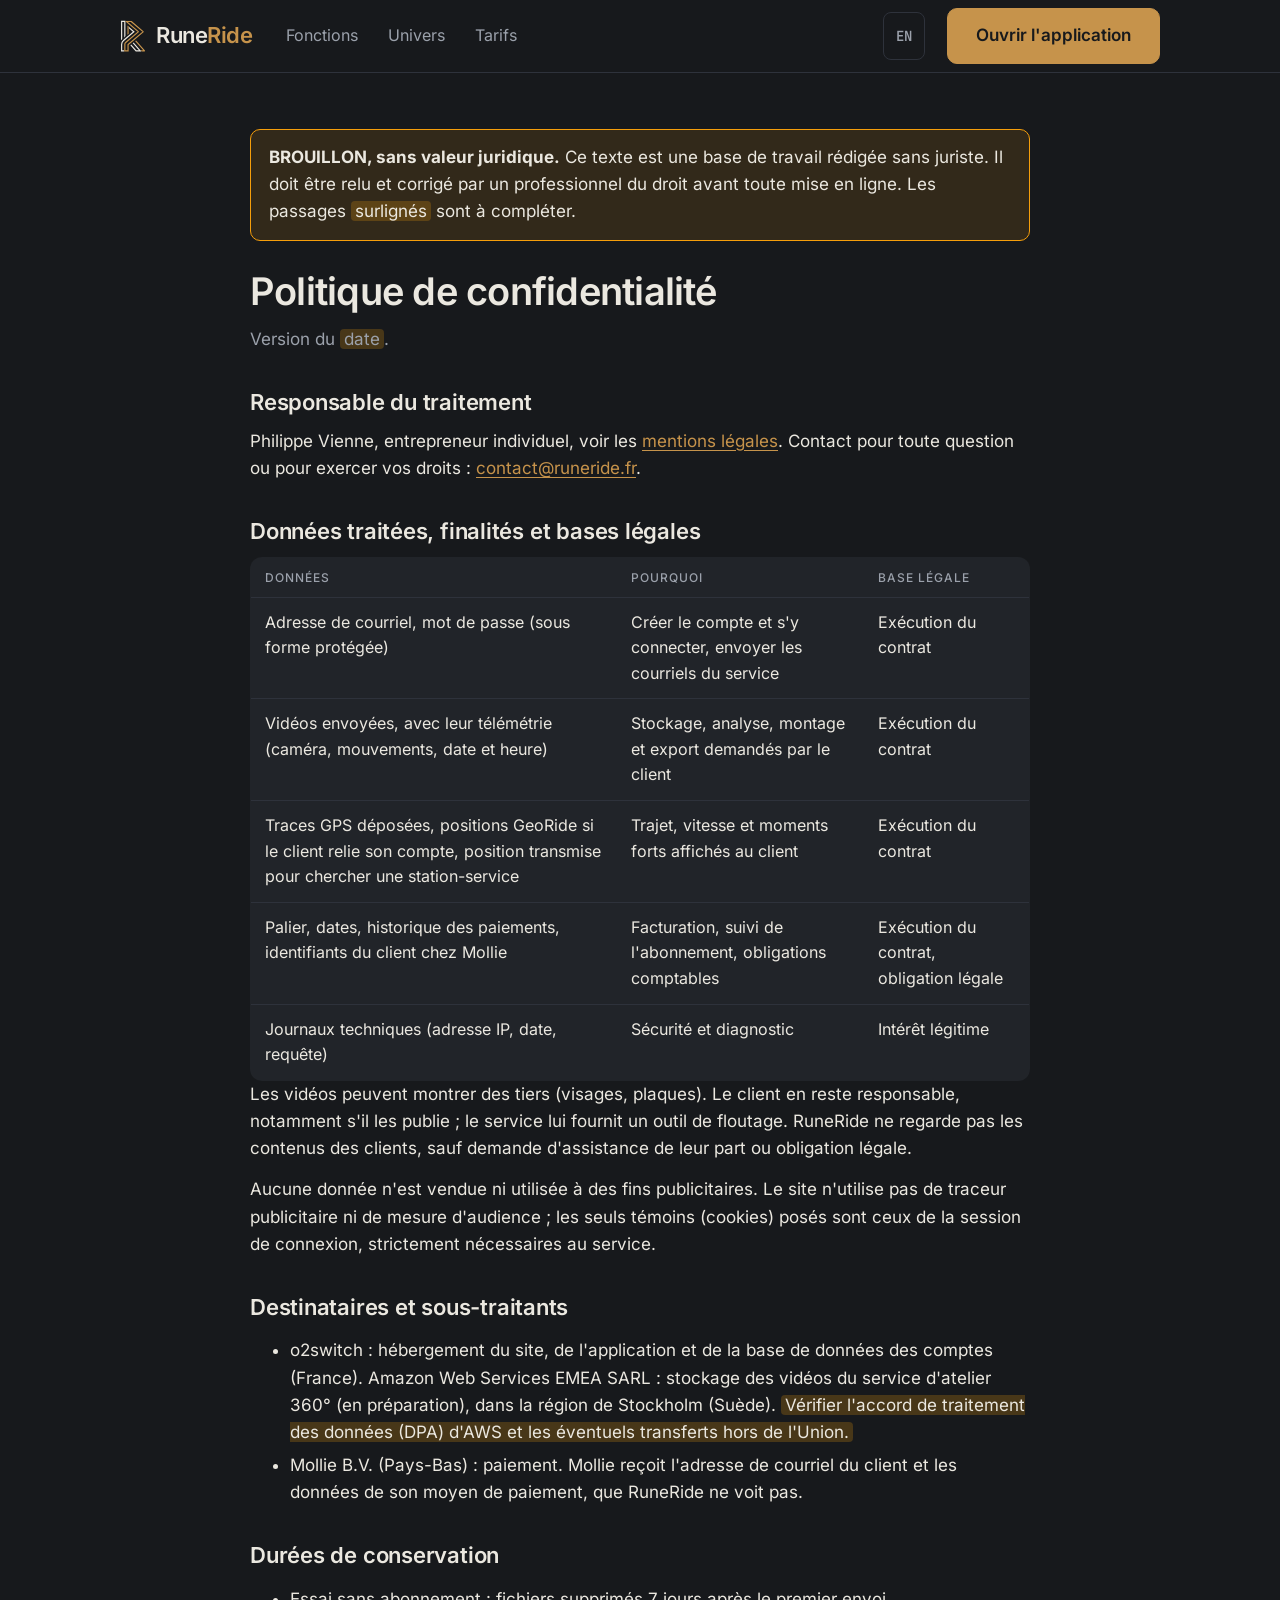
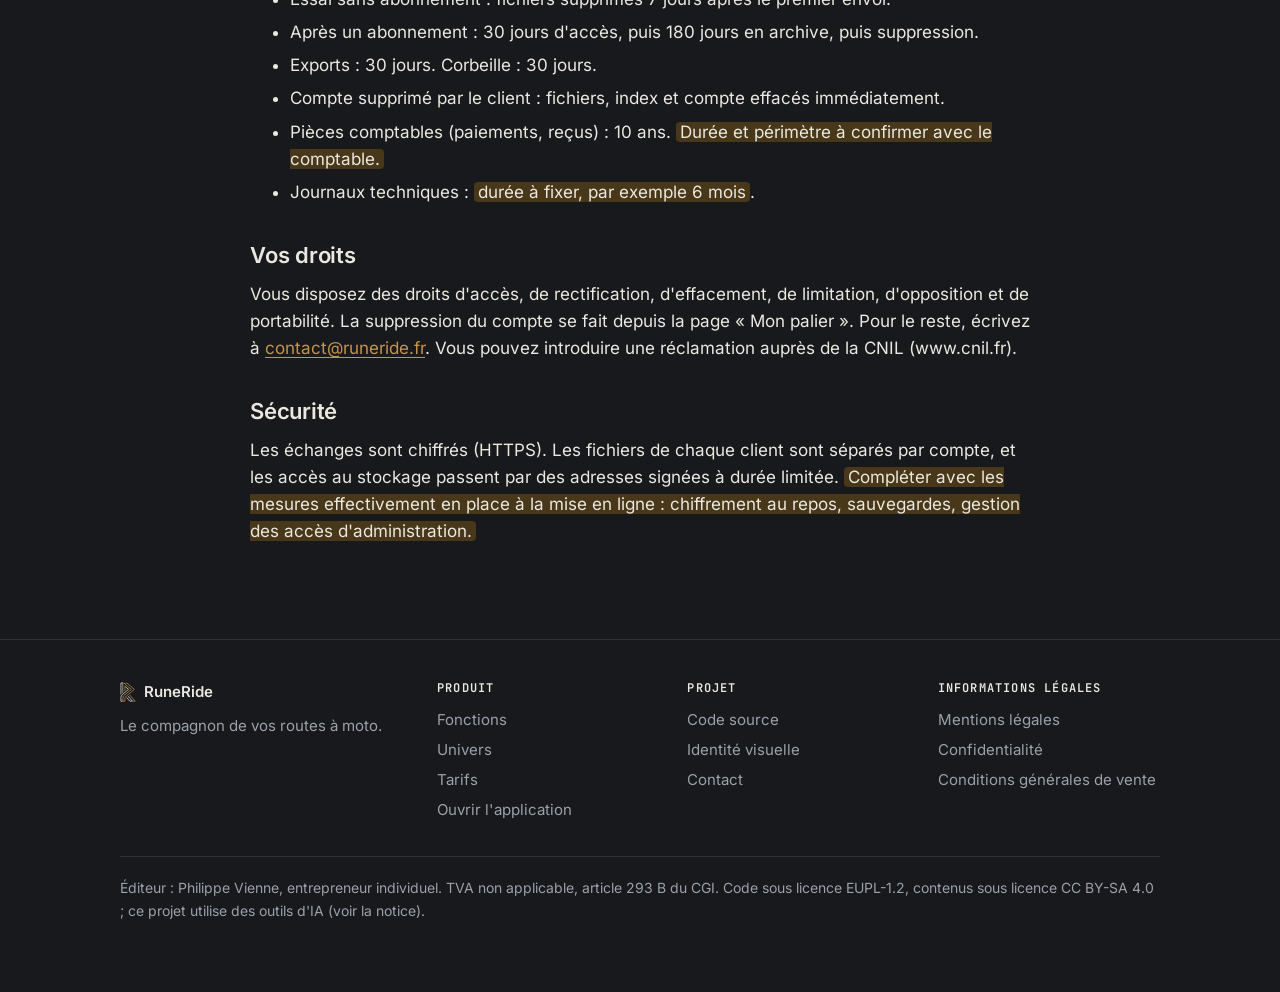
==== confidentialite/index.html @ 8f098b08 "Site vitrine bilingue de RuneRide : accueil, fonctions, univers, tarifs, documents légaux Site stati" ====
<!doctype html>
<html lang="fr">
<head>
<meta charset="utf-8">
<meta name="viewport" content="width=device-width, initial-scale=1">
<title>Politique de confidentialité — RuneRide</title>
<meta name="description" content="Politique de confidentialité de RuneRide : données traitées, sous-traitants, durées, droits.">
<meta name="robots" content="noindex">
<link rel="canonical" href="https://runeride.fr/confidentialite/">
<link rel="stylesheet" href="/assets/site.css">
<link rel="icon" href="/favicon.ico" sizes="48x48">
<link rel="apple-touch-icon" href="/assets/icons/apple-touch-icon.png">
<meta name="theme-color" content="#17191C">
<link rel="preload" href="/assets/fonts/inter-var.woff2" as="font" type="font/woff2" crossorigin>
<meta property="og:type" content="website">
<meta property="og:site_name" content="RuneRide">
<meta property="og:title" content="Politique de confidentialité — RuneRide">
<meta property="og:description" content="Politique de confidentialité de RuneRide : données traitées, sous-traitants, durées, droits.">
<meta property="og:url" content="https://runeride.fr/confidentialite/">
<meta property="og:image" content="https://runeride.fr/assets/og.png">
<meta property="og:locale" content="fr_FR">
<meta name="twitter:card" content="summary_large_image">
</head>
<body>
<a class="skip" href="#contenu">Aller au contenu</a>
<header class="top"><div class="wrap">
  <a class="brand" href="/"><img src="/assets/brand/monogram.svg" alt="" width="26" height="32"><span>Rune<span class="ride">Ride</span></span></a>
  <nav aria-label="Navigation principale"><a href="/fonctions/">Fonctions</a><a href="/univers/">Univers</a><a href="/tarifs/">Tarifs</a></nav>
  <a class="lang" href="/en/legal/" hreflang="en" lang="en" title="English version">EN</a>
  <a class="button primary" href="https://app.runeride.fr/">Ouvrir l'application</a>
</div></header>
<main id="contenu">
<div class="wrap legal">
<div class="draft"><strong>BROUILLON, sans valeur juridique.</strong> Ce texte est une base de travail rédigée sans juriste. Il doit être relu et corrigé
  par un professionnel du droit avant toute mise en ligne. Les passages <span class="todo">surlignés</span> sont à compléter.</div>
<h1>Politique de confidentialité</h1>
<p class="muted">Version du <span class="todo">date</span>.</p>
<h2>Responsable du traitement</h2>
<p>Philippe Vienne, entrepreneur individuel, voir les <a href="/mentions-legales/">mentions légales</a>. Contact pour toute question ou pour exercer vos droits : <a href="mailto:contact@runeride.fr">contact@runeride.fr</a>.</p>
<h2>Données traitées, finalités et bases légales</h2>
<div class="table-scroll"><table>
<tr><th>Données</th><th>Pourquoi</th><th>Base légale</th></tr>
<tr><td>Adresse de courriel, mot de passe (sous forme protégée)</td><td>Créer le compte et s'y connecter, envoyer les courriels du service</td><td>Exécution du contrat</td></tr>
<tr><td>Vidéos envoyées, avec leur télémétrie (caméra, mouvements, date et heure)</td><td>Stockage, analyse, montage et export demandés par le client</td><td>Exécution du contrat</td></tr>
<tr><td>Traces GPS déposées, positions GeoRide si le client relie son compte, position transmise pour chercher une station-service</td><td>Trajet, vitesse et moments forts affichés au client</td><td>Exécution du contrat</td></tr>
<tr><td>Palier, dates, historique des paiements, identifiants du client chez Mollie</td><td>Facturation, suivi de l'abonnement, obligations comptables</td><td>Exécution du contrat, obligation légale</td></tr>
<tr><td>Journaux techniques (adresse IP, date, requête)</td><td>Sécurité et diagnostic</td><td>Intérêt légitime</td></tr>
</table></div>
<p>Les vidéos peuvent montrer des tiers (visages, plaques). Le client en reste responsable, notamment s'il les publie ; le service lui fournit un outil de floutage.
RuneRide ne regarde pas les contenus des clients, sauf demande d'assistance de leur part ou obligation légale.</p>
<p>Aucune donnée n'est vendue ni utilisée à des fins publicitaires. Le site n'utilise pas de traceur publicitaire ni de mesure d'audience ; les seuls témoins (cookies) posés
sont ceux de la session de connexion, strictement nécessaires au service.</p>
<h2>Destinataires et sous-traitants</h2>
<ul>
<li>o2switch : hébergement du site, de l'application et de la base de données des comptes (France). Amazon Web Services EMEA SARL : stockage des vidéos du service d'atelier 360° (en préparation), dans la région de Stockholm (Suède). <span class="todo">Vérifier l'accord de traitement des données (DPA) d'AWS et les éventuels transferts hors de l'Union.</span></li>
<li>Mollie B.V. (Pays-Bas) : paiement. Mollie reçoit l'adresse de courriel du client et les données de son moyen de paiement, que RuneRide ne voit pas.</li>
</ul>
<h2>Durées de conservation</h2>
<ul>
<li>Essai sans abonnement : fichiers supprimés 7 jours après le premier envoi.</li>
<li>Après un abonnement : 30 jours d'accès, puis 180 jours en archive, puis suppression.</li>
<li>Exports : 30 jours. Corbeille : 30 jours.</li>
<li>Compte supprimé par le client : fichiers, index et compte effacés immédiatement.</li>
<li>Pièces comptables (paiements, reçus) : 10 ans. <span class="todo">Durée et périmètre à confirmer avec le comptable.</span></li>
<li>Journaux techniques : <span class="todo">durée à fixer, par exemple 6 mois</span>.</li>
</ul>
<h2>Vos droits</h2>
<p>Vous disposez des droits d'accès, de rectification, d'effacement, de limitation, d'opposition et de portabilité. La suppression du compte se fait depuis la page «&nbsp;Mon palier&nbsp;».
Pour le reste, écrivez à <a href="mailto:contact@runeride.fr">contact@runeride.fr</a>. Vous pouvez introduire une réclamation auprès de la CNIL (www.cnil.fr).</p>
<h2>Sécurité</h2>
<p>Les échanges sont chiffrés (HTTPS). Les fichiers de chaque client sont séparés par compte, et les accès au stockage passent par des adresses signées à durée limitée.
<span class="todo">Compléter avec les mesures effectivement en place à la mise en ligne : chiffrement au repos, sauvegardes, gestion des accès d'administration.</span></p>
</div>
</main>
<footer><div class="wrap">
  <div><span class="foot-brand"><img src="/assets/brand/monogram.svg" alt="" width="16" height="20">RuneRide</span>
    <p>Le compagnon de vos routes à moto.</p></div>
  <div><h4>Produit</h4><ul>
    <li><a href="/fonctions/">Fonctions</a></li><li><a href="/univers/">Univers</a></li><li><a href="/tarifs/">Tarifs</a></li>
    <li><a href="https://app.runeride.fr/">Ouvrir l'application</a></li></ul></div>
  <div><h4>Projet</h4><ul>
    <li><a href="https://github.com/RuneRide">Code source</a></li><li><a href="https://brand.runeride.fr/">Identité visuelle</a></li>
    <li><a href="mailto:contact@runeride.fr">Contact</a></li></ul></div>
  <div><h4>Informations légales</h4><ul><li><a href="/mentions-legales/">Mentions légales</a></li><li><a href="/confidentialite/">Confidentialité</a></li><li><a href="/cgv/">Conditions générales de vente</a></li></ul></div>
  <p class="legal-line">Éditeur : Philippe Vienne, entrepreneur individuel. TVA non applicable, article 293 B du CGI. Code sous licence EUPL-1.2, contenus sous licence CC BY-SA 4.0 ; ce projet utilise des outils d'IA (voir la <a href="https://github.com/RuneRide/identity/blob/main/NOTICE.md">notice</a>).</p>
</div></footer>
</body>
</html>
---- assets/site.css ----
/* SPDX-License-Identifier: EUPL-1.2 */
/* Site vitrine RuneRide. Tokens de la charte (dépôt RuneRide/identity) : dark-first, aplats mats, bordures 1 px. */
@font-face { font-family: "Inter"; src: url("/assets/fonts/inter-var.woff2") format("woff2"); font-weight: 400 700; font-display: swap; }
@font-face { font-family: "JetBrains Mono"; src: url("/assets/fonts/jetbrains-mono-var.woff2") format("woff2"); font-weight: 400 700; font-display: swap; }

:root {
  --obsidian-950: #17191C; --obsidian-900: #212429; --obsidian-800: #2E323B;
  --chalk-100: #EBE8E0; --chalk-400: #9BA1AB;
  --ochre-500: #C6934B; --ochre-600: #A87938;
  --trail-green: #10B981; --amber-warn: #F59E0B; --crimson-alert: #EF4444;
  --bg: var(--obsidian-950); --panel: var(--obsidian-900); --line: var(--obsidian-800);
  --text: var(--chalk-100); --muted: var(--chalk-400); --accent: var(--ochre-500);
  --font-ui: "Inter", system-ui, -apple-system, "Segoe UI", sans-serif;
  --font-mono: "JetBrains Mono", ui-monospace, monospace;
  color-scheme: dark;
}
* { box-sizing: border-box; }
html { scroll-behavior: smooth; }
body { margin: 0; background: var(--bg); color: var(--text); font: 17px/1.6 var(--font-ui); -webkit-text-size-adjust: 100%; }
img { max-width: 100%; height: auto; }
a { color: var(--accent); text-underline-offset: 3px; }
a:hover { color: var(--text); }
a:focus-visible, summary:focus-visible, .button:focus-visible { outline: 2px solid var(--accent); outline-offset: 3px; border-radius: 4px; }
h1, h2, h3, h4 { font-weight: 600; letter-spacing: -0.01em; line-height: 1.2; margin: 0 0 12px; }
h1 { font-size: clamp(34px, 6vw, 56px); letter-spacing: -0.02em; }
h2 { font-size: clamp(26px, 4vw, 34px); }
h3 { font-size: 19px; }
p { margin: 0 0 14px; }
code { font-family: var(--font-mono); font-size: 0.92em; }
.muted { color: var(--muted); }
.mono { font-family: var(--font-mono); font-variant-numeric: tabular-nums; }
.wrap { max-width: 1080px; margin: 0 auto; padding: 0 20px; }
.skip { position: absolute; left: -9999px; top: 8px; background: var(--accent); color: var(--bg); padding: 10px 16px; border-radius: 8px; font-weight: 600; z-index: 10; }
.skip:focus { left: 8px; }

/* En-tête */
header.top { position: sticky; top: 0; z-index: 5; background: var(--bg); border-bottom: 1px solid var(--line); }
header.top .wrap { display: flex; align-items: center; gap: 22px; min-height: 68px; flex-wrap: wrap; padding-top: 8px; padding-bottom: 8px; }
.brand { display: inline-flex; align-items: center; gap: 10px; font-weight: 600; font-size: 22px; letter-spacing: -0.5px; color: var(--text); text-decoration: none; }
.brand img { display: block; width: 26px; height: 32px; }
.brand .ride { color: var(--accent); }
header.top nav { display: flex; gap: 6px; flex: 1; flex-wrap: wrap; }
header.top nav a { display: inline-flex; align-items: center; min-height: 48px; padding: 0 12px; border-radius: 8px; color: var(--muted); text-decoration: none; font-size: 16px; }
header.top nav a:hover { color: var(--text); }
header.top nav a[aria-current="page"] { color: var(--text); background: var(--panel); }
.lang { display: inline-flex; align-items: center; min-height: 48px; padding: 0 12px; color: var(--muted); text-decoration: none; font: 600 14px var(--font-mono); border: 1px solid var(--line); border-radius: 8px; }
.lang:hover { color: var(--text); border-color: var(--muted); }

/* Boutons */
.button { display: inline-flex; align-items: center; justify-content: center; min-height: 48px; padding: 10px 22px; border-radius: 10px; border: 1px solid var(--line);
  background: var(--panel); color: var(--text); text-decoration: none; font-weight: 600; font-size: 17px; }
.button:hover { border-color: var(--muted); color: var(--text); }
.button.primary { background: var(--accent); border-color: var(--accent); color: var(--bg); min-height: 56px; padding: 12px 28px; }
.button.primary:hover { background: #D4A25C; border-color: #D4A25C; color: var(--bg); }
.button.primary:active { background: var(--ochre-600); border-color: var(--ochre-600); }
.actions { display: flex; gap: 12px; flex-wrap: wrap; margin: 26px 0 12px; }

/* Sections */
section { padding: 76px 0; }
section + section { border-top: 1px solid var(--line); }
.eyebrow { font: 600 13px var(--font-mono); text-transform: uppercase; letter-spacing: 0.1em; color: var(--accent); margin: 0 0 14px; }
.lead { font-size: 20px; color: var(--muted); max-width: 62ch; }
section > .wrap > .lead { margin-bottom: 32px; }
.rdiv { display: block; width: 100%; max-width: 420px; height: auto; margin: 0 auto; }

/* Hero */
.hero { position: relative; padding: 96px 0 84px; overflow: hidden; background: var(--bg) url("/assets/patterns/topo-tile.svg") 0 0 / 520px 520px; }
.hero .wrap { display: grid; grid-template-columns: 1.25fr 0.75fr; gap: 40px; align-items: center; }
.hero p.lead { font-size: 21px; }
.hero .mark { display: flex; justify-content: center; }
.hero .mark img { width: min(300px, 70%); filter: none; }
.hero.small { padding: 64px 0 52px; }
.hero.small .wrap { grid-template-columns: 1fr; }

/* Cartes */
.grid { display: grid; gap: 16px; grid-template-columns: repeat(auto-fit, minmax(240px, 1fr)); }
.grid.two { grid-template-columns: repeat(auto-fit, minmax(320px, 1fr)); }
.card { position: relative; background: var(--panel); border: 1px solid var(--line); border-radius: 14px; padding: 24px; }
.card p:last-child { margin-bottom: 0; }
.card .kicker { display: block; font: 500 12px var(--font-mono); text-transform: uppercase; letter-spacing: 0.08em; color: var(--accent); margin-bottom: 10px; }
.card.soon { border-style: dashed; }
.badge { display: inline-block; font: 600 12px var(--font-ui); padding: 3px 10px; border-radius: 999px; border: 1px solid var(--accent); color: var(--accent); vertical-align: middle; margin-left: 6px; }
.badge.green { border-color: var(--trail-green); color: var(--trail-green); }

/* Mise en avant 2 colonnes (texte + image) */
.split { display: grid; grid-template-columns: 1fr 1fr; gap: 40px; align-items: center; }
.split + .split { margin-top: 64px; }
.split.rev .split-media { order: -1; }
.split-media img { width: 100%; border-radius: 14px; border: 1px solid var(--line); display: block; }
.checks { list-style: none; margin: 0 0 16px; padding: 0; }
.checks li { position: relative; padding: 4px 0 4px 28px; }
.checks li::before { content: ""; position: absolute; left: 4px; top: 13px; width: 9px; height: 9px; background: var(--accent); transform: rotate(45deg); }

/* Tarifs */
.plans { display: grid; gap: 16px; grid-template-columns: repeat(auto-fit, minmax(250px, 1fr)); }
.plan { display: flex; flex-direction: column; gap: 8px; }
.plan .price { font: 700 38px var(--font-mono); font-variant-numeric: tabular-nums; color: var(--text); }
.plan .price small { font: 400 15px var(--font-ui); color: var(--muted); }
.plan ul { margin: 0 0 12px; padding-left: 20px; color: var(--muted); flex: 1; }
.plan.featured { border-color: var(--accent); }

/* Univers */
.quote { border-left: 2px solid var(--accent); padding-left: 18px; margin: 0 0 18px; }
.motto { color: var(--accent); font-style: italic; margin: 4px 0 10px; }
.tag-id { font: 500 11px var(--font-mono); color: var(--accent); letter-spacing: 0.04em; }
.ranks { display: flex; flex-wrap: wrap; gap: 8px; margin: 0; padding: 0; list-style: none; counter-reset: r; }
.ranks li { counter-increment: r; display: inline-flex; gap: 8px; align-items: center; padding: 8px 14px; border: 1px solid var(--line); border-radius: 999px; font-size: 15px; background: var(--panel); }
.ranks li::before { content: counter(r); font: 600 12px var(--font-mono); color: var(--accent); }
.table-scroll { overflow-x: auto; }
table { width: 100%; border-collapse: collapse; background: var(--panel); border: 1px solid var(--line); border-radius: 12px; overflow: hidden; font-size: 16px; }
th, td { text-align: left; padding: 12px 14px; border-bottom: 1px solid var(--line); vertical-align: top; }
th { font: 500 12px var(--font-ui); text-transform: uppercase; letter-spacing: 0.08em; color: var(--muted); }
tr:last-child td { border-bottom: 0; }

/* FAQ */
details { background: var(--panel); border: 1px solid var(--line); border-radius: 12px; padding: 4px 20px; margin-bottom: 10px; }
summary { cursor: pointer; font-weight: 600; padding: 14px 0; min-height: 48px; }
details[open] summary { color: var(--accent); }
details p { color: var(--muted); }

/* Pages légales */
.legal { max-width: 820px; margin: 0 auto; padding: 56px 20px 80px; }
.legal h1 { font-size: 38px; }
.legal h2 { font-size: 22px; margin-top: 36px; }
.legal li { margin-bottom: 6px; }
.draft { background: rgba(245, 158, 11, 0.12); border: 1px solid var(--amber-warn); border-radius: 10px; padding: 14px 18px; margin: 0 0 28px; }
.todo { background: rgba(245, 158, 11, 0.22); border-radius: 4px; padding: 0 4px; }

/* Appel à l'action final et pied de page */
.cta { text-align: center; }
.cta .actions { justify-content: center; }
footer { border-top: 1px solid var(--line); padding: 40px 0 56px; color: var(--muted); font-size: 15px; }
footer .wrap { display: grid; gap: 28px; grid-template-columns: 1.3fr 1fr 1fr 1fr; }
footer h4 { font: 600 12px var(--font-mono); text-transform: uppercase; letter-spacing: 0.1em; color: var(--text); margin-bottom: 12px; }
footer ul { list-style: none; margin: 0; padding: 0; }
footer li { margin-bottom: 6px; }
footer a { color: var(--muted); text-decoration: none; }
footer a:hover { color: var(--text); text-decoration: underline; }
footer .legal-line { grid-column: 1 / -1; border-top: 1px solid var(--line); padding-top: 20px; font-size: 14px; }
footer .foot-brand { display: inline-flex; align-items: center; gap: 8px; color: var(--text); font-weight: 600; margin-bottom: 10px; }
footer .foot-brand img { width: 16px; height: 20px; }

@media (max-width: 820px) {
  body { font-size: 16px; }
  section { padding: 56px 0; }
  .hero { padding: 56px 0 48px; }
  .hero .wrap, .split { grid-template-columns: 1fr; }
  .hero .mark { order: -1; }
  .hero .mark img { width: 150px; }
  .split.rev .split-media { order: 0; }
  footer .wrap { grid-template-columns: 1fr 1fr; }
  footer .wrap > :first-child { grid-column: 1 / -1; }
  header.top .wrap { gap: 10px; }
  header.top nav { order: 3; flex-basis: 100%; }
}
@media (prefers-reduced-motion: reduce) { html { scroll-behavior: auto; } }

/* Compléments */
.grid + p { margin-top: 24px; }
.shots { margin-top: 48px; }
.shots img { width: 100%; border-radius: 14px; border: 1px solid var(--line); display: block; }
@media (max-width: 820px) { header.top .button { display: none; } }
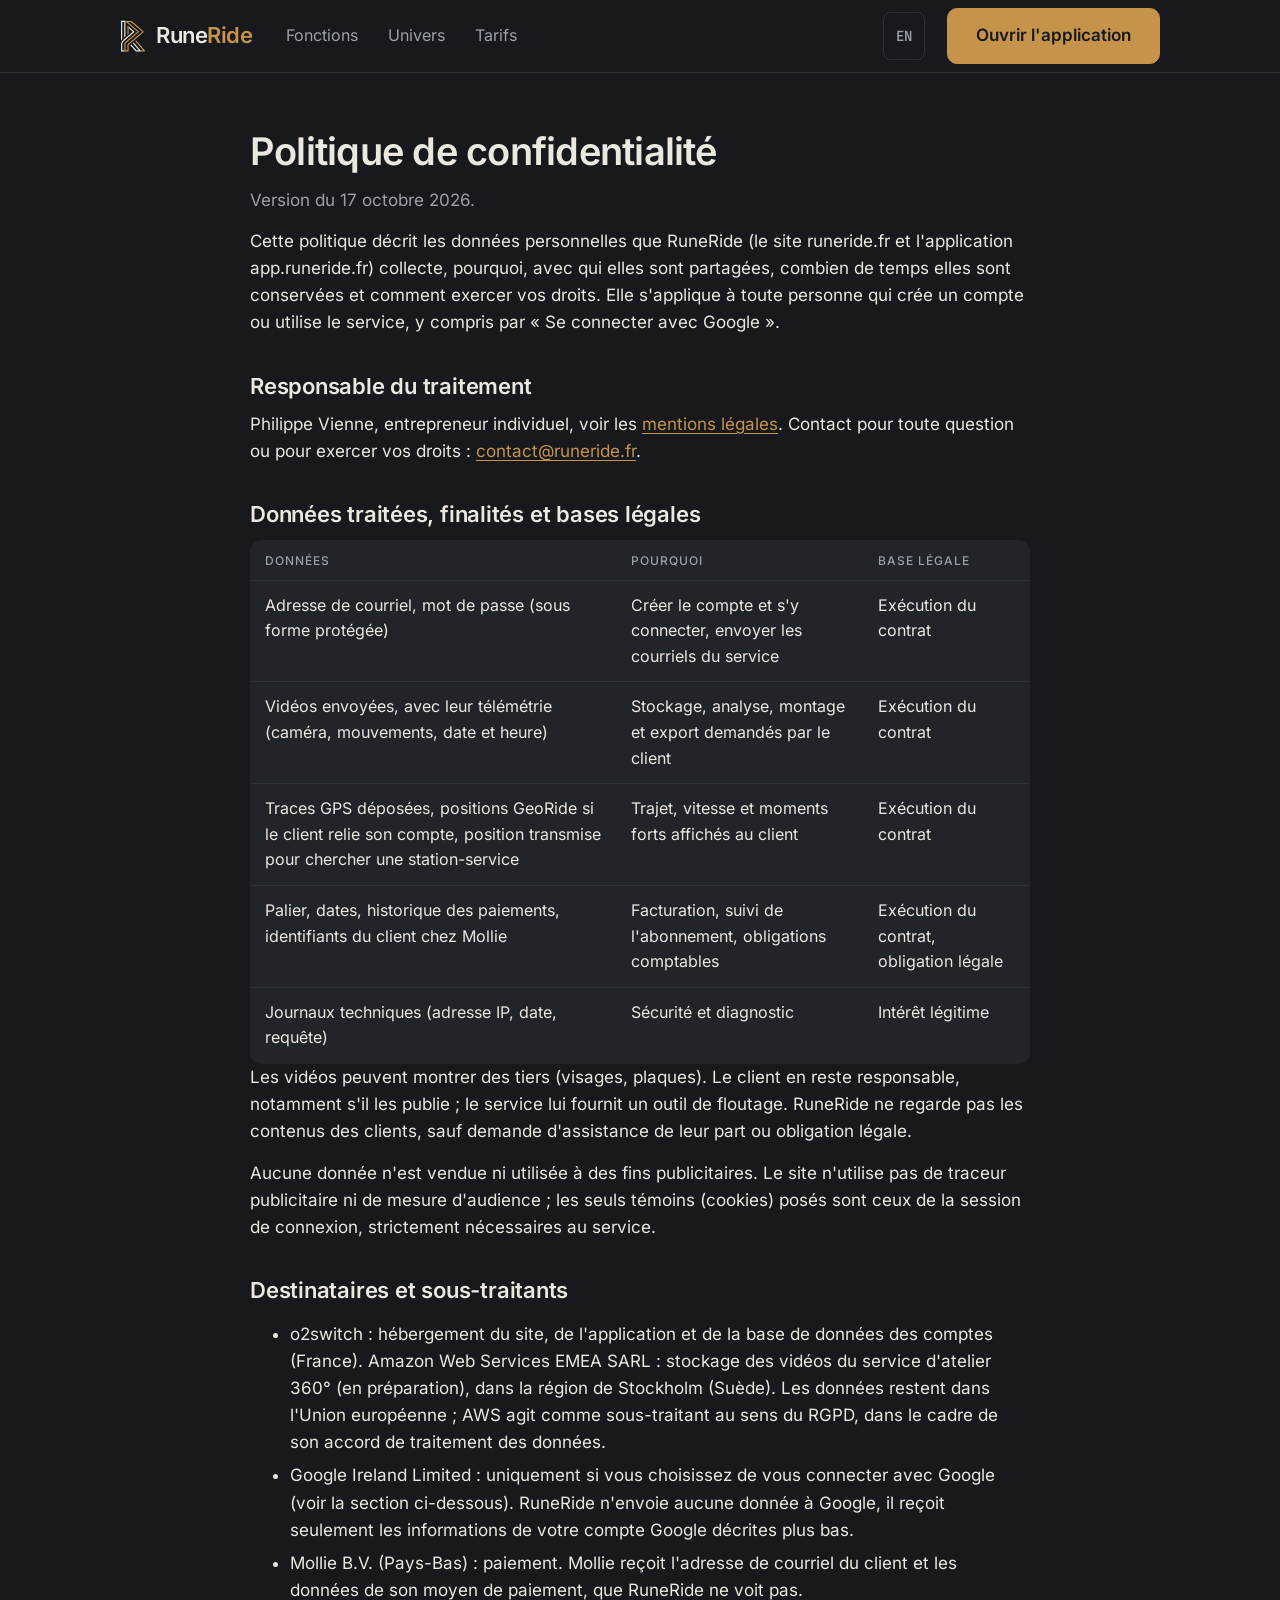
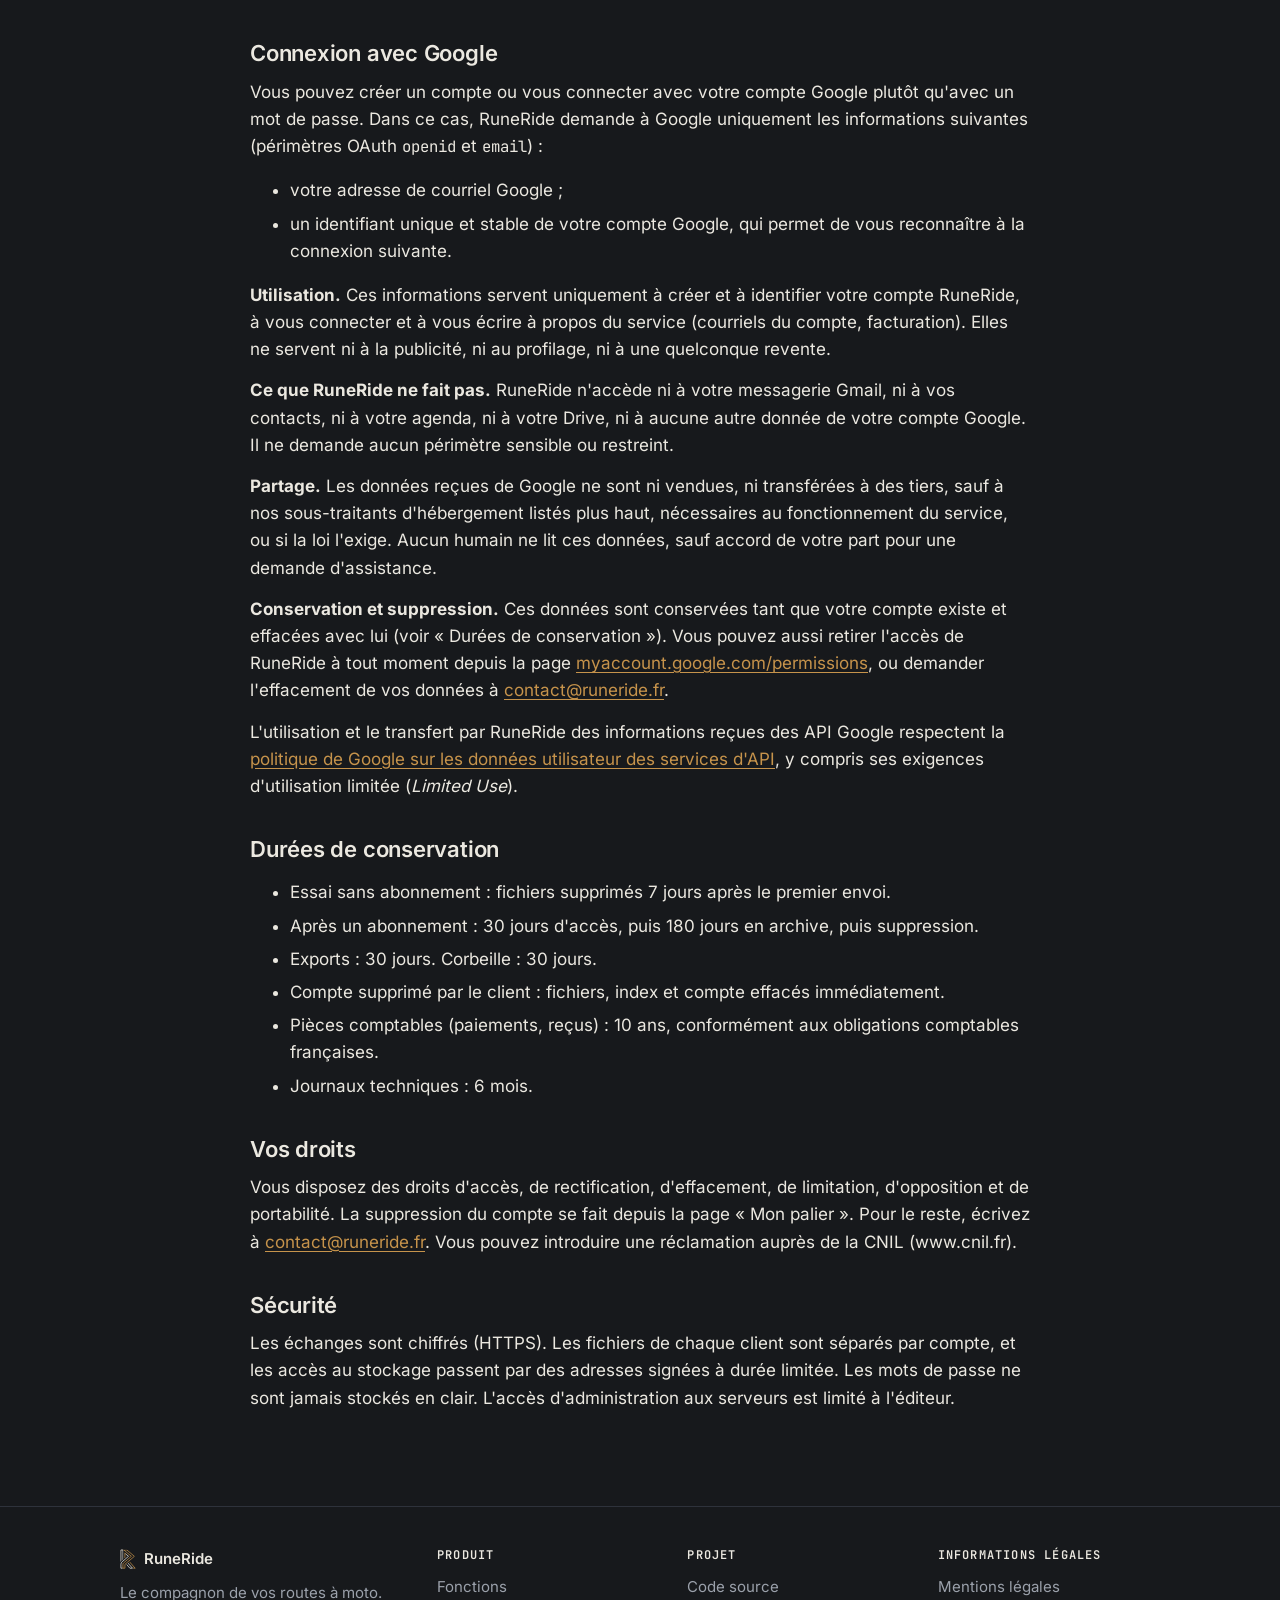
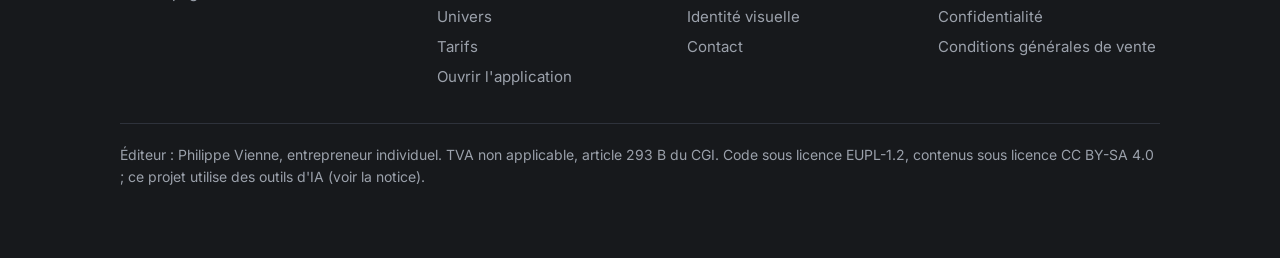
==== commit 6f03ec72: "Politique de confidentialité : version publiable, conforme à la vérification Google OAuth Retire le " ====
--- a/confidentialite/index.html
+++ b/confidentialite/index.html
@@ -5,7 +5,6 @@
 <meta name="viewport" content="width=device-width, initial-scale=1">
 <title>Politique de confidentialité — RuneRide</title>
 <meta name="description" content="Politique de confidentialité de RuneRide : données traitées, sous-traitants, durées, droits.">
-<meta name="robots" content="noindex">
 <link rel="canonical" href="https://runeride.fr/confidentialite/">
 <link rel="stylesheet" href="/assets/site.css">
 <link rel="icon" href="/favicon.ico" sizes="48x48">
@@ -31,10 +30,9 @@
 </div></header>
 <main id="contenu">
 <div class="wrap legal">
-<div class="draft"><strong>BROUILLON, sans valeur juridique.</strong> Ce texte est une base de travail rédigée sans juriste. Il doit être relu et corrigé
-  par un professionnel du droit avant toute mise en ligne. Les passages <span class="todo">surlignés</span> sont à compléter.</div>
 <h1>Politique de confidentialité</h1>
-<p class="muted">Version du <span class="todo">date</span>.</p>
+<p class="muted">Version du 17 octobre 2026.</p>
+<p>Cette politique décrit les données personnelles que RuneRide (le site runeride.fr et l'application app.runeride.fr) collecte, pourquoi, avec qui elles sont partagées, combien de temps elles sont conservées et comment exercer vos droits. Elle s'applique à toute personne qui crée un compte ou utilise le service, y compris par «&nbsp;Se connecter avec Google&nbsp;».</p>
 <h2>Responsable du traitement</h2>
 <p>Philippe Vienne, entrepreneur individuel, voir les <a href="/mentions-legales/">mentions légales</a>. Contact pour toute question ou pour exercer vos droits : <a href="mailto:contact@runeride.fr">contact@runeride.fr</a>.</p>
 <h2>Données traitées, finalités et bases légales</h2>
@@ -52,24 +50,35 @@
 sont ceux de la session de connexion, strictement nécessaires au service.</p>
 <h2>Destinataires et sous-traitants</h2>
 <ul>
-<li>o2switch : hébergement du site, de l'application et de la base de données des comptes (France). Amazon Web Services EMEA SARL : stockage des vidéos du service d'atelier 360° (en préparation), dans la région de Stockholm (Suède). <span class="todo">Vérifier l'accord de traitement des données (DPA) d'AWS et les éventuels transferts hors de l'Union.</span></li>
+<li>o2switch : hébergement du site, de l'application et de la base de données des comptes (France). Amazon Web Services EMEA SARL : stockage des vidéos du service d'atelier 360° (en préparation), dans la région de Stockholm (Suède). Les données restent dans l'Union européenne ; AWS agit comme sous-traitant au sens du RGPD, dans le cadre de son accord de traitement des données.</li>
+<li>Google Ireland Limited : uniquement si vous choisissez de vous connecter avec Google (voir la section ci-dessous). RuneRide n'envoie aucune donnée à Google, il reçoit seulement les informations de votre compte Google décrites plus bas.</li>
 <li>Mollie B.V. (Pays-Bas) : paiement. Mollie reçoit l'adresse de courriel du client et les données de son moyen de paiement, que RuneRide ne voit pas.</li>
 </ul>
+<h2>Connexion avec Google</h2>
+<p>Vous pouvez créer un compte ou vous connecter avec votre compte Google plutôt qu'avec un mot de passe. Dans ce cas, RuneRide demande à Google uniquement les informations suivantes (périmètres OAuth <code>openid</code> et <code>email</code>) :</p>
+<ul>
+<li>votre adresse de courriel Google ;</li>
+<li>un identifiant unique et stable de votre compte Google, qui permet de vous reconnaître à la connexion suivante.</li>
+</ul>
+<p><strong>Utilisation.</strong> Ces informations servent uniquement à créer et à identifier votre compte RuneRide, à vous connecter et à vous écrire à propos du service (courriels du compte, facturation). Elles ne servent ni à la publicité, ni au profilage, ni à une quelconque revente.</p>
+<p><strong>Ce que RuneRide ne fait pas.</strong> RuneRide n'accède ni à votre messagerie Gmail, ni à vos contacts, ni à votre agenda, ni à votre Drive, ni à aucune autre donnée de votre compte Google. Il ne demande aucun périmètre sensible ou restreint.</p>
+<p><strong>Partage.</strong> Les données reçues de Google ne sont ni vendues, ni transférées à des tiers, sauf à nos sous-traitants d'hébergement listés plus haut, nécessaires au fonctionnement du service, ou si la loi l'exige. Aucun humain ne lit ces données, sauf accord de votre part pour une demande d'assistance.</p>
+<p><strong>Conservation et suppression.</strong> Ces données sont conservées tant que votre compte existe et effacées avec lui (voir «&nbsp;Durées de conservation&nbsp;»). Vous pouvez aussi retirer l'accès de RuneRide à tout moment depuis la page <a href="https://myaccount.google.com/permissions" rel="noopener">myaccount.google.com/permissions</a>, ou demander l'effacement de vos données à <a href="mailto:contact@runeride.fr">contact@runeride.fr</a>.</p>
+<p>L'utilisation et le transfert par RuneRide des informations reçues des API Google respectent la <a href="https://developers.google.com/terms/api-services-user-data-policy" rel="noopener">politique de Google sur les données utilisateur des services d'API</a>, y compris ses exigences d'utilisation limitée (<em>Limited Use</em>).</p>
 <h2>Durées de conservation</h2>
 <ul>
 <li>Essai sans abonnement : fichiers supprimés 7 jours après le premier envoi.</li>
 <li>Après un abonnement : 30 jours d'accès, puis 180 jours en archive, puis suppression.</li>
 <li>Exports : 30 jours. Corbeille : 30 jours.</li>
 <li>Compte supprimé par le client : fichiers, index et compte effacés immédiatement.</li>
-<li>Pièces comptables (paiements, reçus) : 10 ans. <span class="todo">Durée et périmètre à confirmer avec le comptable.</span></li>
-<li>Journaux techniques : <span class="todo">durée à fixer, par exemple 6 mois</span>.</li>
+<li>Pièces comptables (paiements, reçus) : 10 ans, conformément aux obligations comptables françaises.</li>
+<li>Journaux techniques : 6 mois.</li>
 </ul>
 <h2>Vos droits</h2>
 <p>Vous disposez des droits d'accès, de rectification, d'effacement, de limitation, d'opposition et de portabilité. La suppression du compte se fait depuis la page «&nbsp;Mon palier&nbsp;».
 Pour le reste, écrivez à <a href="mailto:contact@runeride.fr">contact@runeride.fr</a>. Vous pouvez introduire une réclamation auprès de la CNIL (www.cnil.fr).</p>
 <h2>Sécurité</h2>
-<p>Les échanges sont chiffrés (HTTPS). Les fichiers de chaque client sont séparés par compte, et les accès au stockage passent par des adresses signées à durée limitée.
-<span class="todo">Compléter avec les mesures effectivement en place à la mise en ligne : chiffrement au repos, sauvegardes, gestion des accès d'administration.</span></p>
+<p>Les échanges sont chiffrés (HTTPS). Les fichiers de chaque client sont séparés par compte, et les accès au stockage passent par des adresses signées à durée limitée. Les mots de passe ne sont jamais stockés en clair. L'accès d'administration aux serveurs est limité à l'éditeur.</p>
 </div>
 </main>
 <footer><div class="wrap">
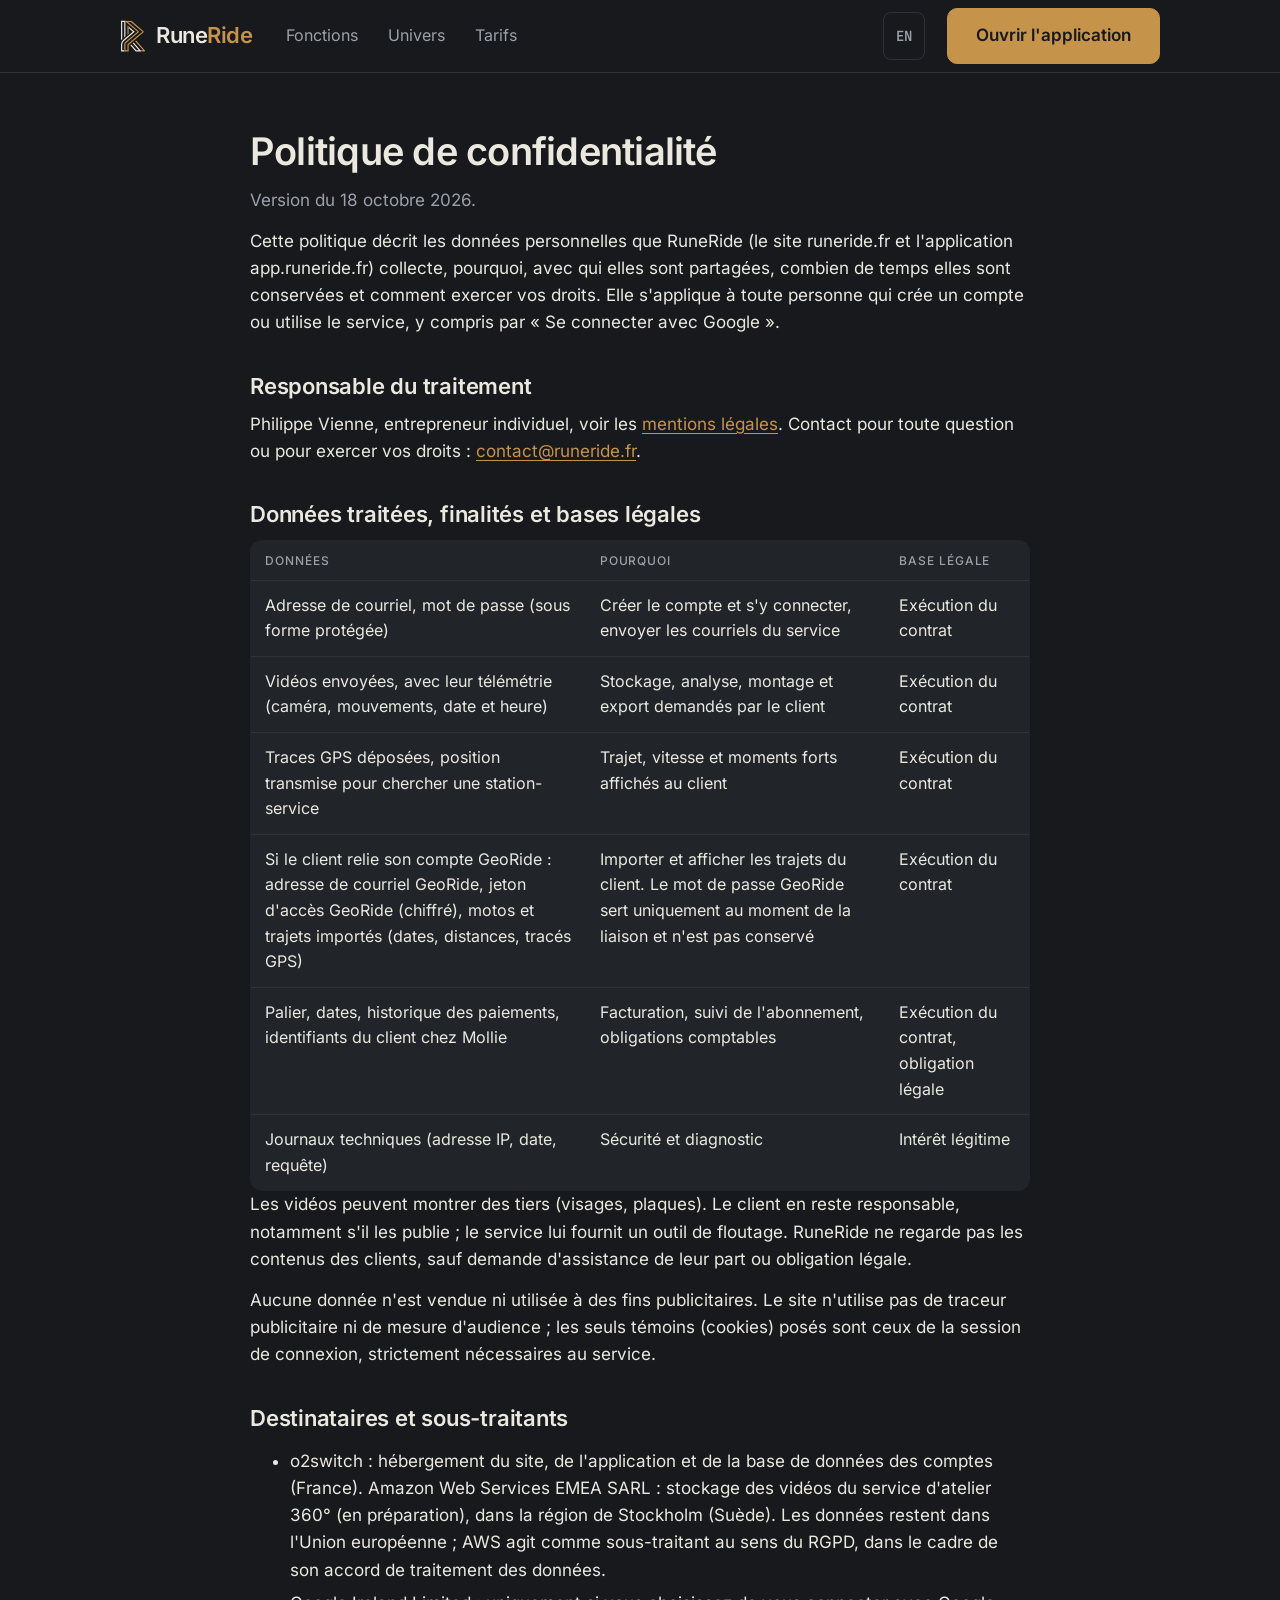
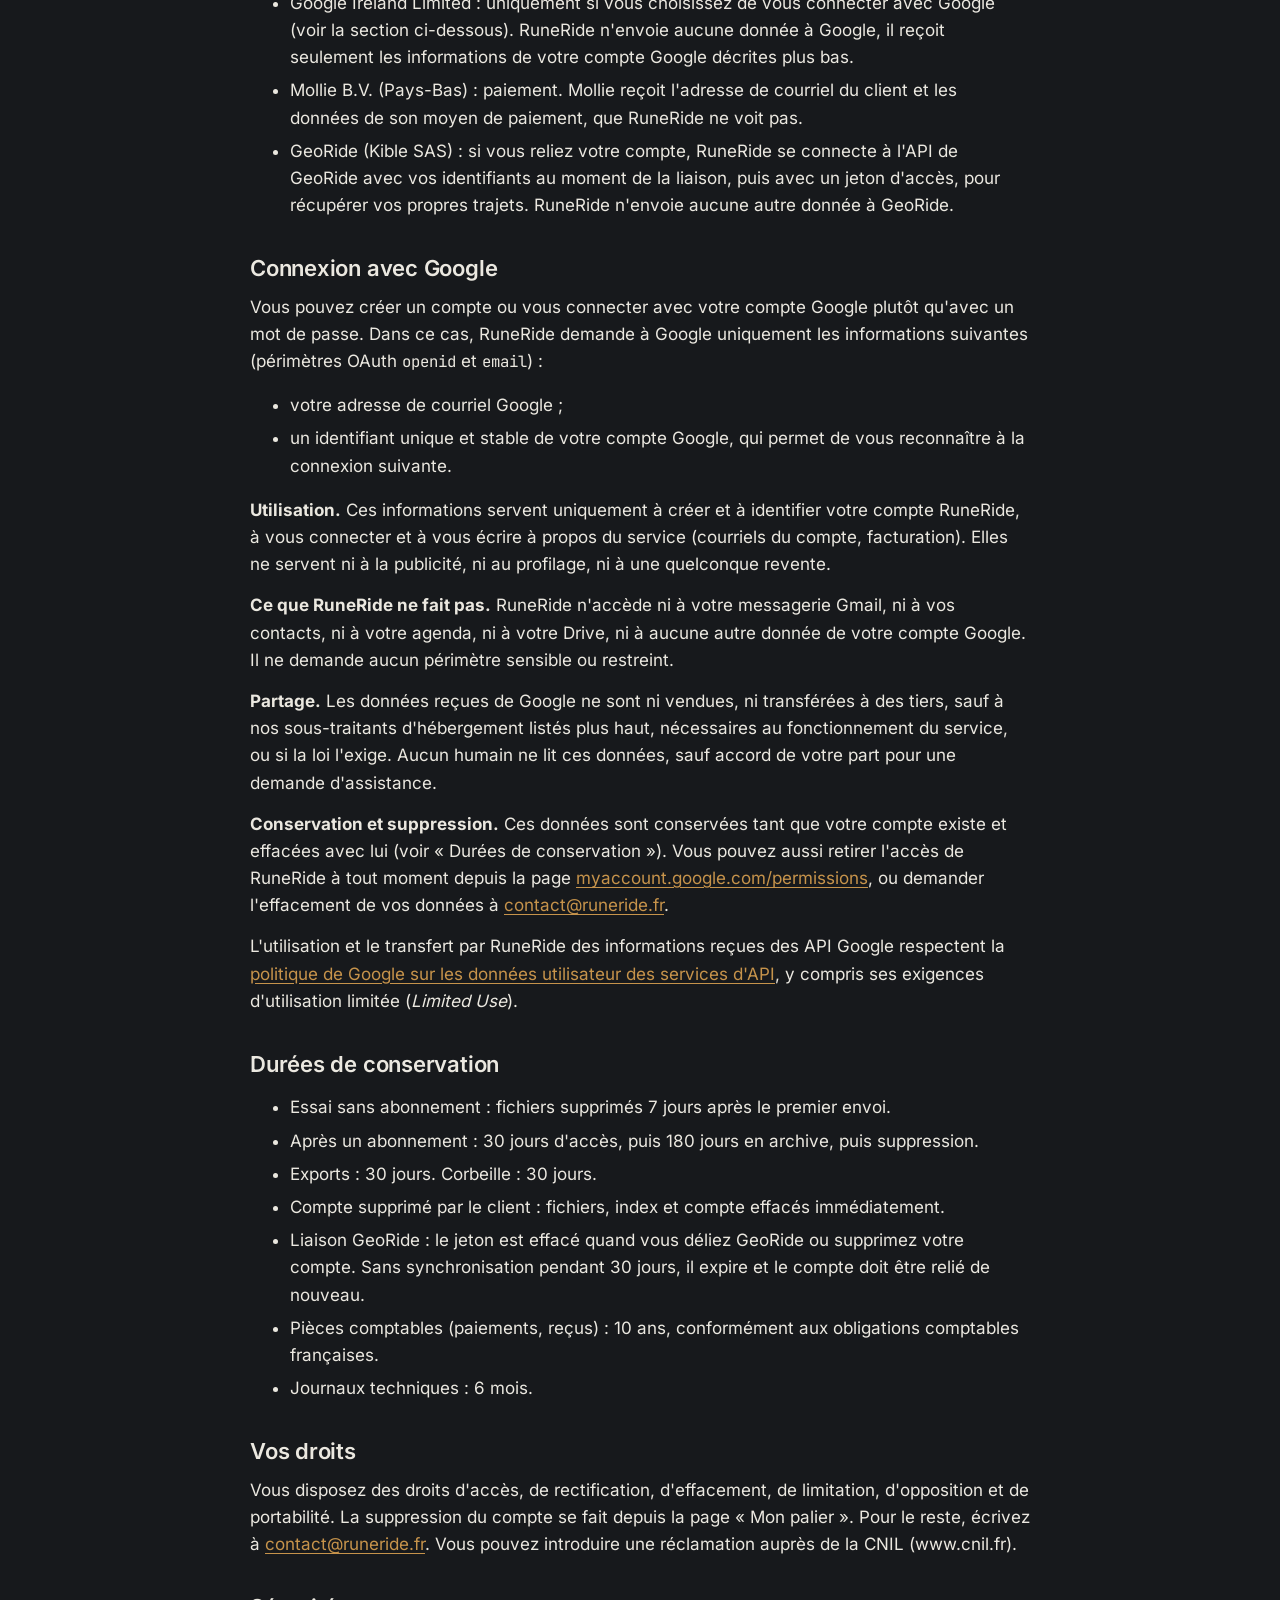
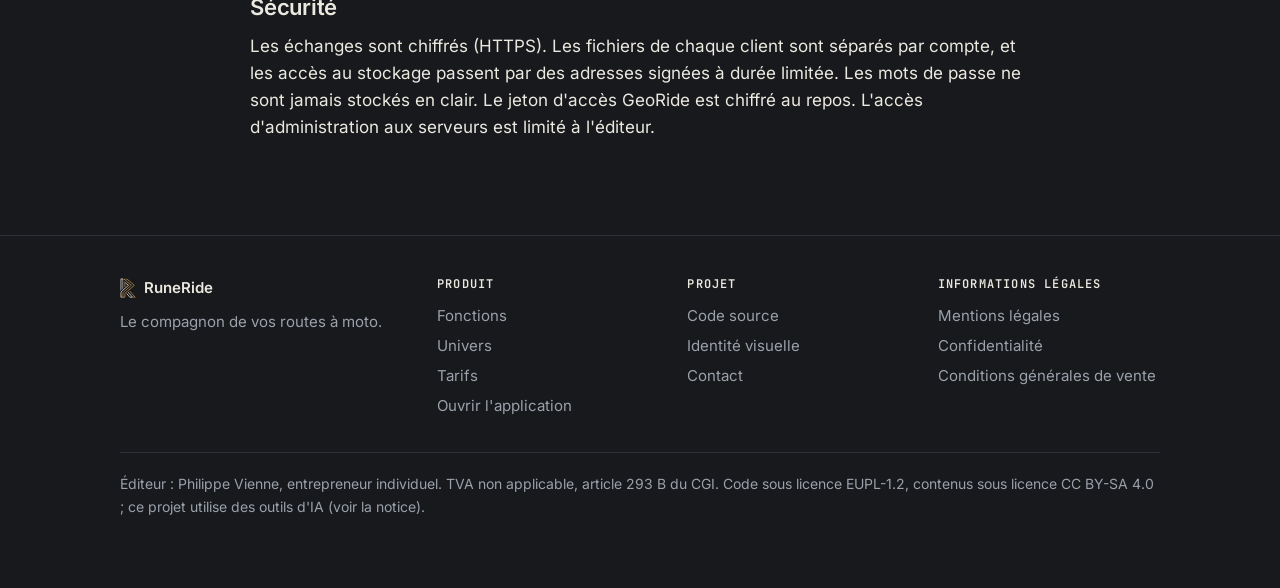
==== commit 26baf7a3: "Confidentialité : liaison GeoRide par jeton (FR et EN) Aligne les pages sur celle de l'application :" ====
--- a/confidentialite/index.html
+++ b/confidentialite/index.html
@@ -6,6 +6,9 @@
 <title>Politique de confidentialité — RuneRide</title>
 <meta name="description" content="Politique de confidentialité de RuneRide : données traitées, sous-traitants, durées, droits.">
 <link rel="canonical" href="https://runeride.fr/confidentialite/">
+<link rel="alternate" hreflang="fr" href="https://runeride.fr/confidentialite/">
+<link rel="alternate" hreflang="en" href="https://runeride.fr/en/privacy/">
+<link rel="alternate" hreflang="x-default" href="https://runeride.fr/confidentialite/">
 <link rel="stylesheet" href="/assets/site.css">
 <link rel="icon" href="/favicon.ico" sizes="48x48">
 <link rel="apple-touch-icon" href="/assets/icons/apple-touch-icon.png">
@@ -25,13 +28,13 @@
 <header class="top"><div class="wrap">
   <a class="brand" href="/"><img src="/assets/brand/monogram.svg" alt="" width="26" height="32"><span>Rune<span class="ride">Ride</span></span></a>
   <nav aria-label="Navigation principale"><a href="/fonctions/">Fonctions</a><a href="/univers/">Univers</a><a href="/tarifs/">Tarifs</a></nav>
-  <a class="lang" href="/en/legal/" hreflang="en" lang="en" title="English version">EN</a>
+  <a class="lang" href="/en/privacy/" hreflang="en" lang="en" title="English version">EN</a>
   <a class="button primary" href="https://app.runeride.fr/">Ouvrir l'application</a>
 </div></header>
 <main id="contenu">
 <div class="wrap legal">
 <h1>Politique de confidentialité</h1>
-<p class="muted">Version du 17 octobre 2026.</p>
+<p class="muted">Version du 18 octobre 2026.</p>
 <p>Cette politique décrit les données personnelles que RuneRide (le site runeride.fr et l'application app.runeride.fr) collecte, pourquoi, avec qui elles sont partagées, combien de temps elles sont conservées et comment exercer vos droits. Elle s'applique à toute personne qui crée un compte ou utilise le service, y compris par «&nbsp;Se connecter avec Google&nbsp;».</p>
 <h2>Responsable du traitement</h2>
 <p>Philippe Vienne, entrepreneur individuel, voir les <a href="/mentions-legales/">mentions légales</a>. Contact pour toute question ou pour exercer vos droits : <a href="mailto:contact@runeride.fr">contact@runeride.fr</a>.</p>
@@ -40,7 +43,8 @@
 <tr><th>Données</th><th>Pourquoi</th><th>Base légale</th></tr>
 <tr><td>Adresse de courriel, mot de passe (sous forme protégée)</td><td>Créer le compte et s'y connecter, envoyer les courriels du service</td><td>Exécution du contrat</td></tr>
 <tr><td>Vidéos envoyées, avec leur télémétrie (caméra, mouvements, date et heure)</td><td>Stockage, analyse, montage et export demandés par le client</td><td>Exécution du contrat</td></tr>
-<tr><td>Traces GPS déposées, positions GeoRide si le client relie son compte, position transmise pour chercher une station-service</td><td>Trajet, vitesse et moments forts affichés au client</td><td>Exécution du contrat</td></tr>
+<tr><td>Traces GPS déposées, position transmise pour chercher une station-service</td><td>Trajet, vitesse et moments forts affichés au client</td><td>Exécution du contrat</td></tr>
+<tr><td>Si le client relie son compte GeoRide : adresse de courriel GeoRide, jeton d'accès GeoRide (chiffré), motos et trajets importés (dates, distances, tracés GPS)</td><td>Importer et afficher les trajets du client. Le mot de passe GeoRide sert uniquement au moment de la liaison et n'est pas conservé</td><td>Exécution du contrat</td></tr>
 <tr><td>Palier, dates, historique des paiements, identifiants du client chez Mollie</td><td>Facturation, suivi de l'abonnement, obligations comptables</td><td>Exécution du contrat, obligation légale</td></tr>
 <tr><td>Journaux techniques (adresse IP, date, requête)</td><td>Sécurité et diagnostic</td><td>Intérêt légitime</td></tr>
 </table></div>
@@ -53,6 +57,7 @@
 <li>o2switch : hébergement du site, de l'application et de la base de données des comptes (France). Amazon Web Services EMEA SARL : stockage des vidéos du service d'atelier 360° (en préparation), dans la région de Stockholm (Suède). Les données restent dans l'Union européenne ; AWS agit comme sous-traitant au sens du RGPD, dans le cadre de son accord de traitement des données.</li>
 <li>Google Ireland Limited : uniquement si vous choisissez de vous connecter avec Google (voir la section ci-dessous). RuneRide n'envoie aucune donnée à Google, il reçoit seulement les informations de votre compte Google décrites plus bas.</li>
 <li>Mollie B.V. (Pays-Bas) : paiement. Mollie reçoit l'adresse de courriel du client et les données de son moyen de paiement, que RuneRide ne voit pas.</li>
+<li>GeoRide (Kible SAS) : si vous reliez votre compte, RuneRide se connecte à l'API de GeoRide avec vos identifiants au moment de la liaison, puis avec un jeton d'accès, pour récupérer vos propres trajets. RuneRide n'envoie aucune autre donnée à GeoRide.</li>
 </ul>
 <h2>Connexion avec Google</h2>
 <p>Vous pouvez créer un compte ou vous connecter avec votre compte Google plutôt qu'avec un mot de passe. Dans ce cas, RuneRide demande à Google uniquement les informations suivantes (périmètres OAuth <code>openid</code> et <code>email</code>) :</p>
@@ -71,6 +76,7 @@
 <li>Après un abonnement : 30 jours d'accès, puis 180 jours en archive, puis suppression.</li>
 <li>Exports : 30 jours. Corbeille : 30 jours.</li>
 <li>Compte supprimé par le client : fichiers, index et compte effacés immédiatement.</li>
+<li>Liaison GeoRide : le jeton est effacé quand vous déliez GeoRide ou supprimez votre compte. Sans synchronisation pendant 30 jours, il expire et le compte doit être relié de nouveau.</li>
 <li>Pièces comptables (paiements, reçus) : 10 ans, conformément aux obligations comptables françaises.</li>
 <li>Journaux techniques : 6 mois.</li>
 </ul>
@@ -78,7 +84,7 @@
 <p>Vous disposez des droits d'accès, de rectification, d'effacement, de limitation, d'opposition et de portabilité. La suppression du compte se fait depuis la page «&nbsp;Mon palier&nbsp;».
 Pour le reste, écrivez à <a href="mailto:contact@runeride.fr">contact@runeride.fr</a>. Vous pouvez introduire une réclamation auprès de la CNIL (www.cnil.fr).</p>
 <h2>Sécurité</h2>
-<p>Les échanges sont chiffrés (HTTPS). Les fichiers de chaque client sont séparés par compte, et les accès au stockage passent par des adresses signées à durée limitée. Les mots de passe ne sont jamais stockés en clair. L'accès d'administration aux serveurs est limité à l'éditeur.</p>
+<p>Les échanges sont chiffrés (HTTPS). Les fichiers de chaque client sont séparés par compte, et les accès au stockage passent par des adresses signées à durée limitée. Les mots de passe ne sont jamais stockés en clair. Le jeton d'accès GeoRide est chiffré au repos. L'accès d'administration aux serveurs est limité à l'éditeur.</p>
 </div>
 </main>
 <footer><div class="wrap">
--- a/assets/site.css
+++ b/assets/site.css
@@ -160,3 +160,10 @@
 .shots { margin-top: 48px; }
 .shots img { width: 100%; border-radius: 14px; border: 1px solid var(--line); display: block; }
 @media (max-width: 820px) { header.top .button { display: none; } }
+
+/* Bloc « Pourquoi Rune » et appel à l'action : alignements */
+.rdiv + .split { align-items: stretch; margin-top: 28px; }
+.rdiv + .split .card { display: flex; align-items: center; }
+.rdiv + .split .quote { margin: 0; }
+.cta .lead { margin-left: auto; margin-right: auto; }
+.rdiv:has(+ .split) { margin-left: 0; }
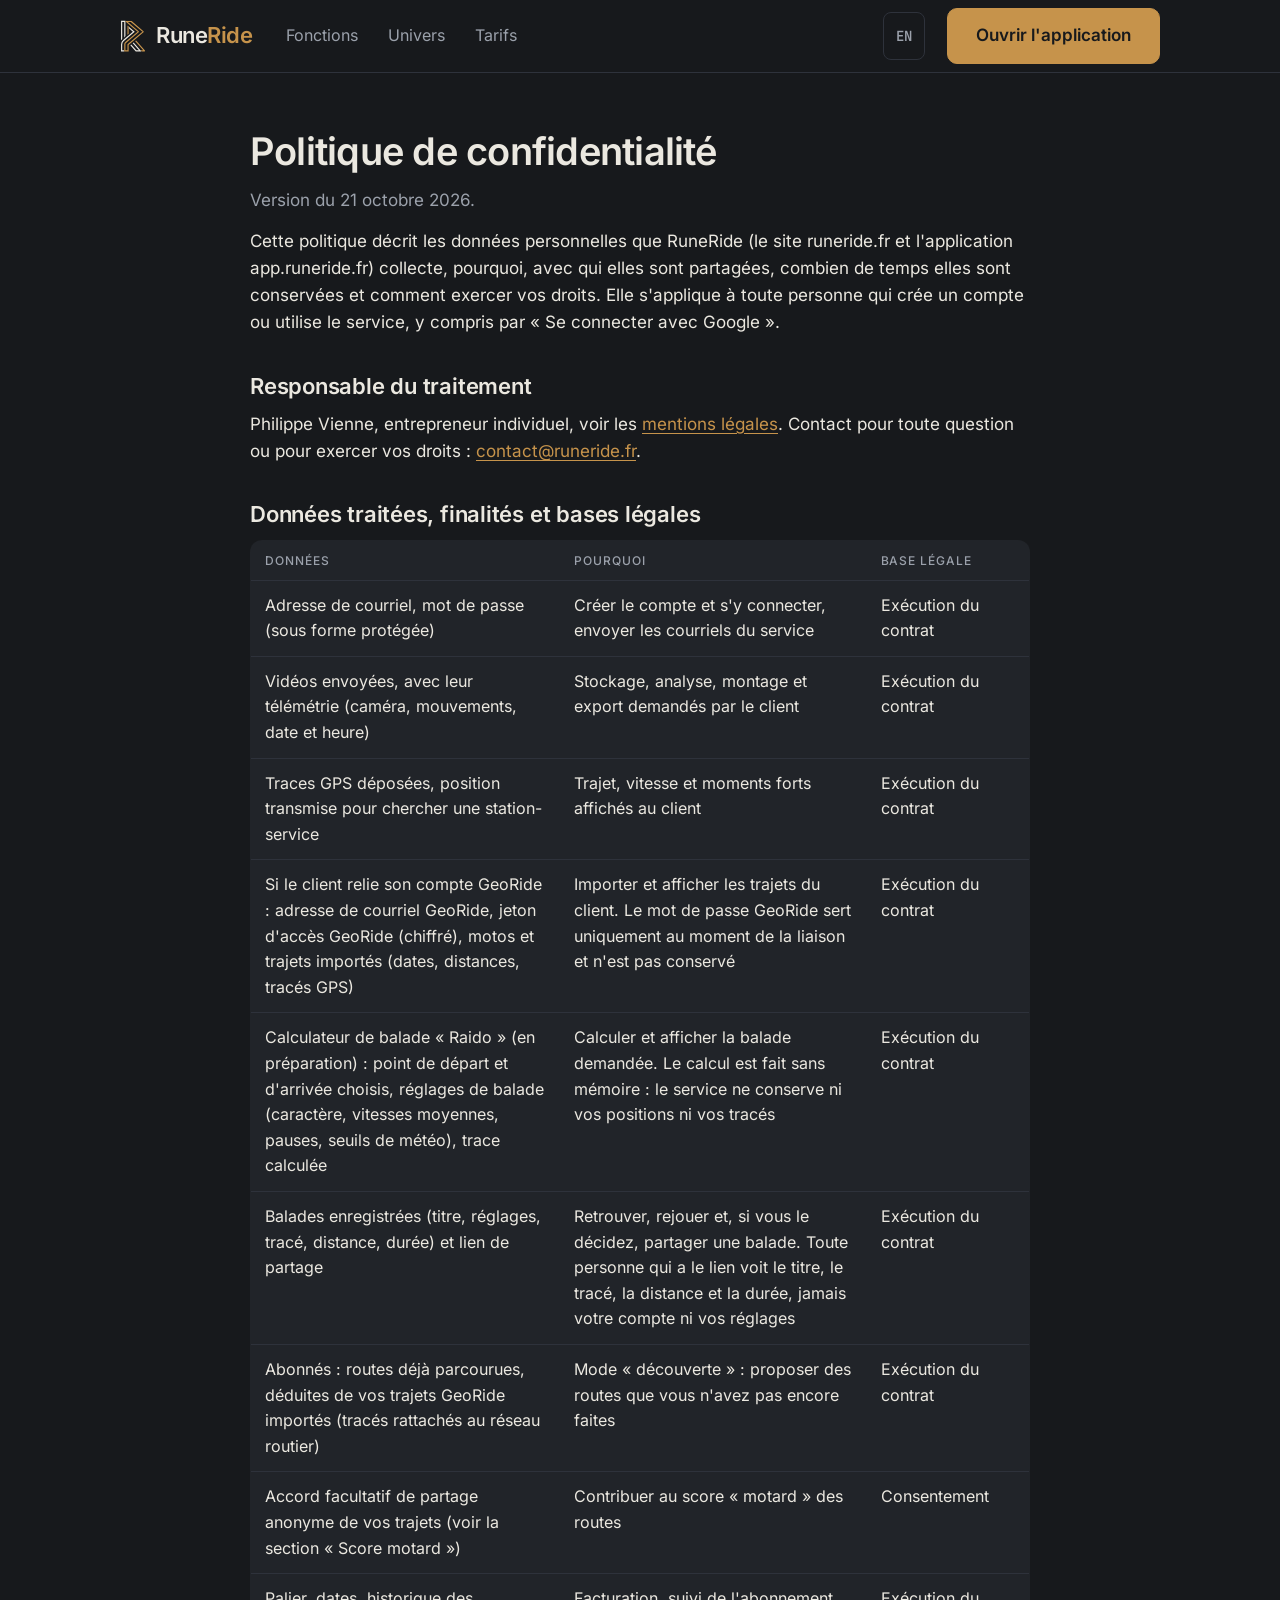
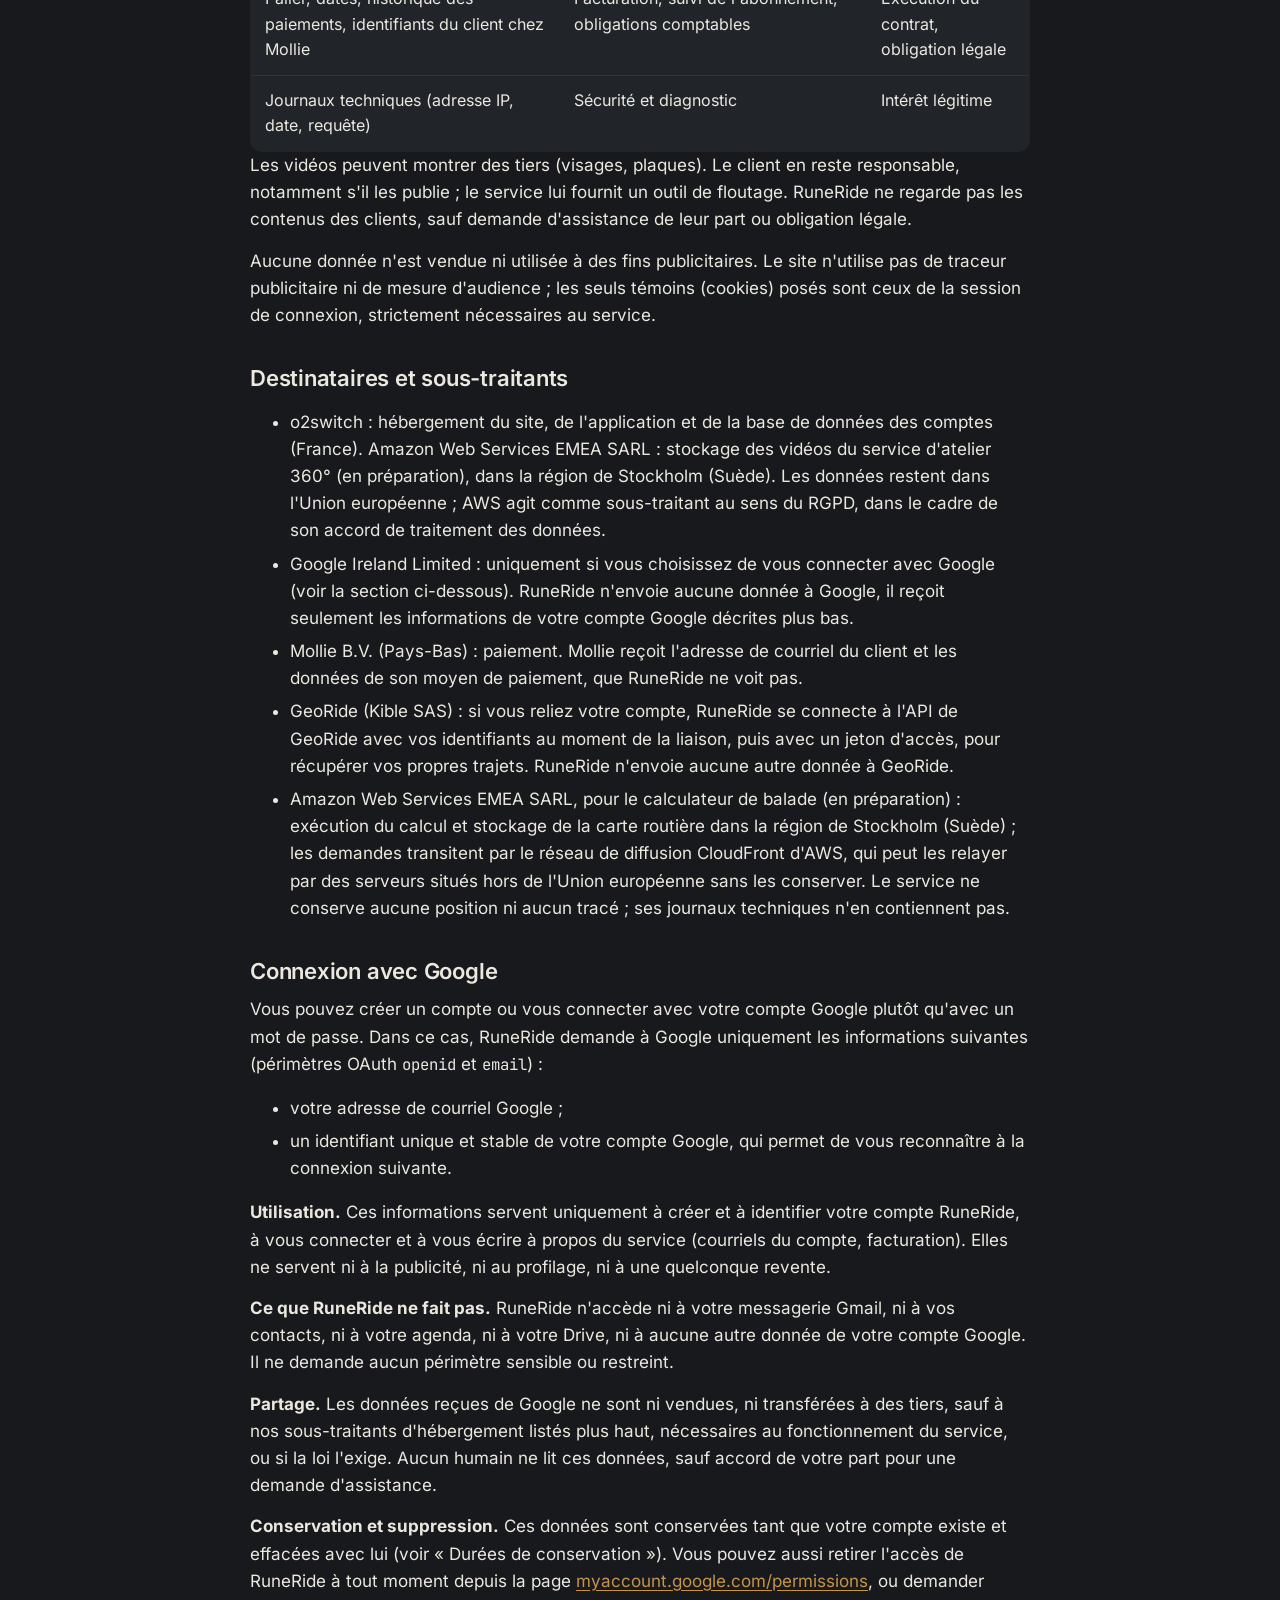
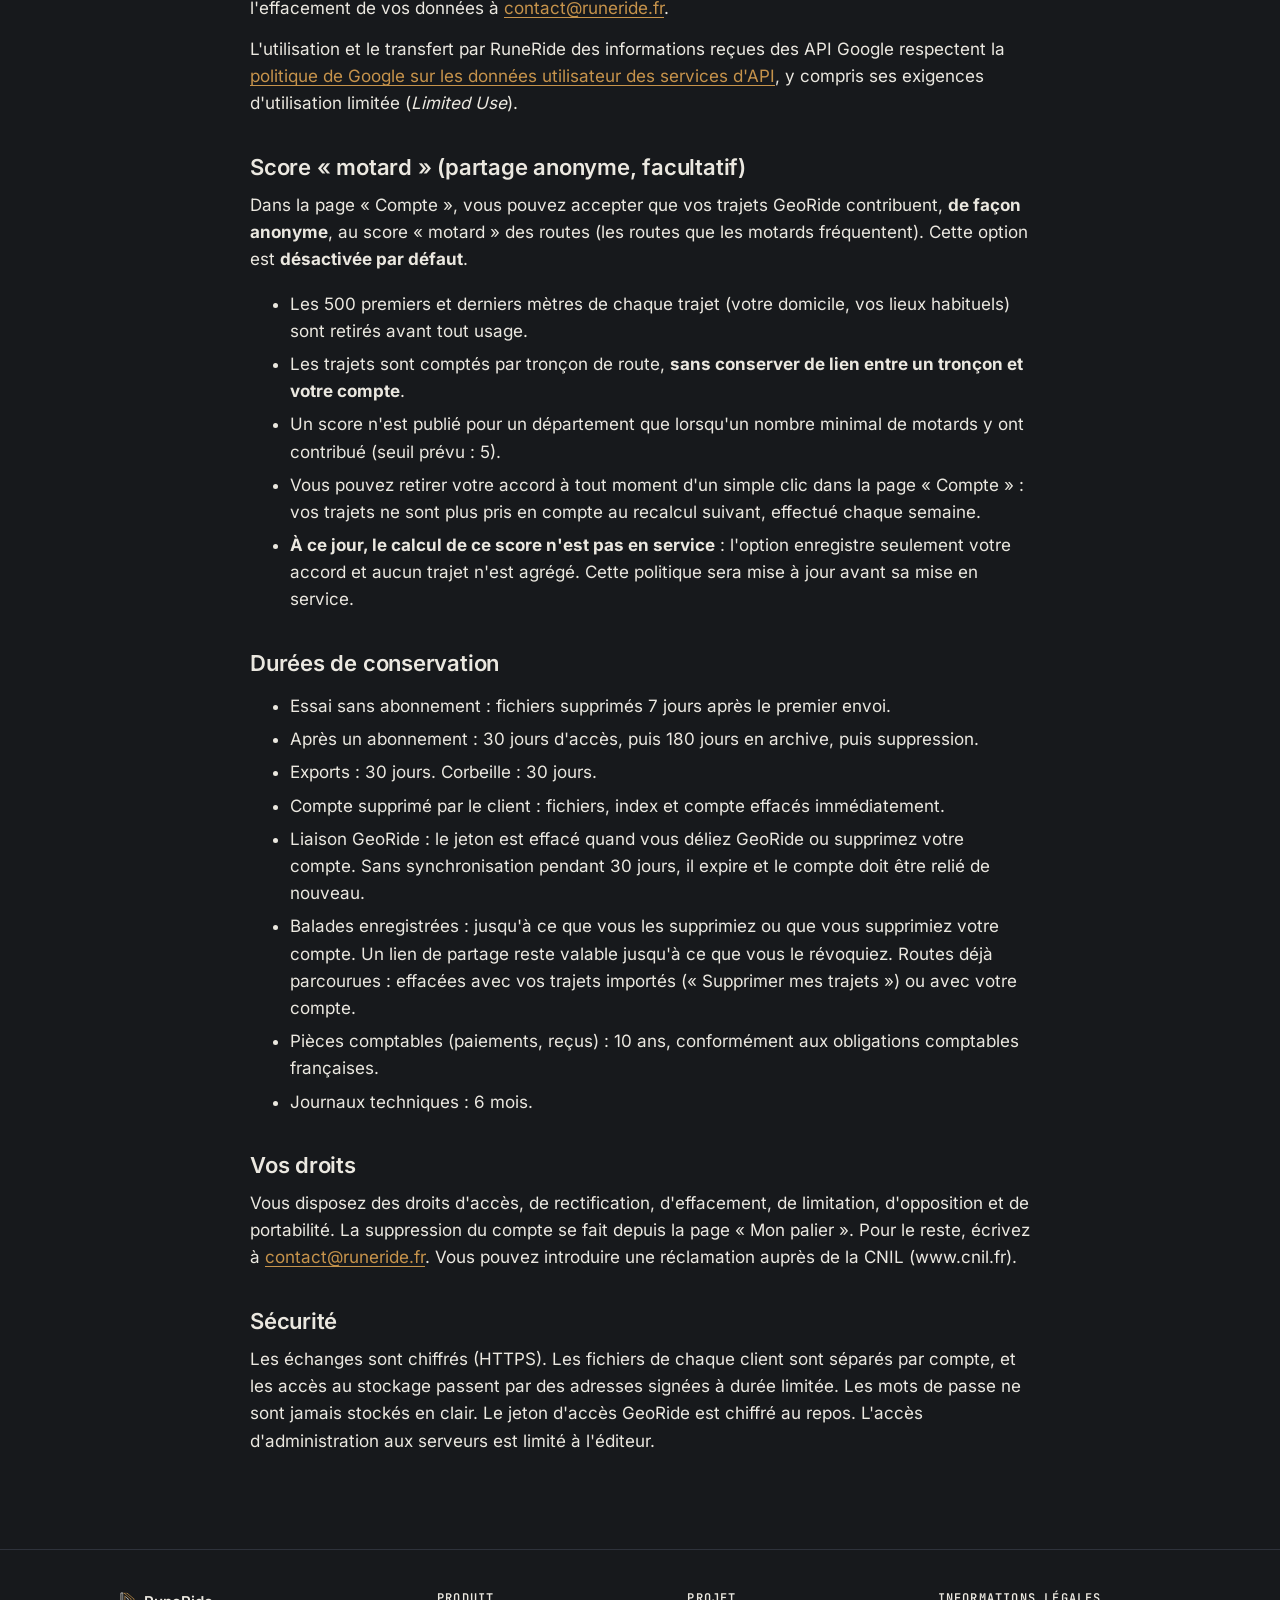
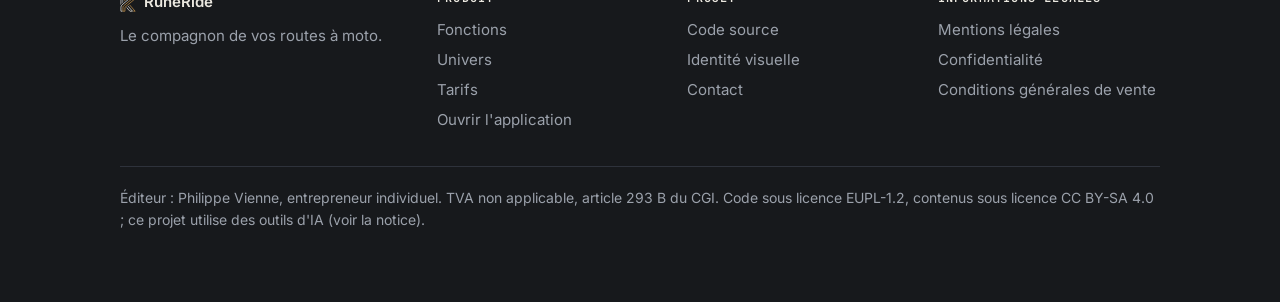
==== commit 8970ec9c: "Confidentialité : calculateur de balade Raido, balades enregistrées, routes parcourues et partage an" ====
--- a/confidentialite/index.html
+++ b/confidentialite/index.html
@@ -34,7 +34,7 @@
 <main id="contenu">
 <div class="wrap legal">
 <h1>Politique de confidentialité</h1>
-<p class="muted">Version du 18 octobre 2026.</p>
+<p class="muted">Version du 21 octobre 2026.</p>
 <p>Cette politique décrit les données personnelles que RuneRide (le site runeride.fr et l'application app.runeride.fr) collecte, pourquoi, avec qui elles sont partagées, combien de temps elles sont conservées et comment exercer vos droits. Elle s'applique à toute personne qui crée un compte ou utilise le service, y compris par «&nbsp;Se connecter avec Google&nbsp;».</p>
 <h2>Responsable du traitement</h2>
 <p>Philippe Vienne, entrepreneur individuel, voir les <a href="/mentions-legales/">mentions légales</a>. Contact pour toute question ou pour exercer vos droits : <a href="mailto:contact@runeride.fr">contact@runeride.fr</a>.</p>
@@ -45,6 +45,10 @@
 <tr><td>Vidéos envoyées, avec leur télémétrie (caméra, mouvements, date et heure)</td><td>Stockage, analyse, montage et export demandés par le client</td><td>Exécution du contrat</td></tr>
 <tr><td>Traces GPS déposées, position transmise pour chercher une station-service</td><td>Trajet, vitesse et moments forts affichés au client</td><td>Exécution du contrat</td></tr>
 <tr><td>Si le client relie son compte GeoRide : adresse de courriel GeoRide, jeton d'accès GeoRide (chiffré), motos et trajets importés (dates, distances, tracés GPS)</td><td>Importer et afficher les trajets du client. Le mot de passe GeoRide sert uniquement au moment de la liaison et n'est pas conservé</td><td>Exécution du contrat</td></tr>
+<tr><td>Calculateur de balade « Raido » (en préparation) : point de départ et d'arrivée choisis, réglages de balade (caractère, vitesses moyennes, pauses, seuils de météo), trace calculée</td><td>Calculer et afficher la balade demandée. Le calcul est fait sans mémoire : le service ne conserve ni vos positions ni vos tracés</td><td>Exécution du contrat</td></tr>
+<tr><td>Balades enregistrées (titre, réglages, tracé, distance, durée) et lien de partage</td><td>Retrouver, rejouer et, si vous le décidez, partager une balade. Toute personne qui a le lien voit le titre, le tracé, la distance et la durée, jamais votre compte ni vos réglages</td><td>Exécution du contrat</td></tr>
+<tr><td>Abonnés : routes déjà parcourues, déduites de vos trajets GeoRide importés (tracés rattachés au réseau routier)</td><td>Mode « découverte » : proposer des routes que vous n'avez pas encore faites</td><td>Exécution du contrat</td></tr>
+<tr><td>Accord facultatif de partage anonyme de vos trajets (voir la section « Score motard »)</td><td>Contribuer au score « motard » des routes</td><td>Consentement</td></tr>
 <tr><td>Palier, dates, historique des paiements, identifiants du client chez Mollie</td><td>Facturation, suivi de l'abonnement, obligations comptables</td><td>Exécution du contrat, obligation légale</td></tr>
 <tr><td>Journaux techniques (adresse IP, date, requête)</td><td>Sécurité et diagnostic</td><td>Intérêt légitime</td></tr>
 </table></div>
@@ -58,6 +62,7 @@
 <li>Google Ireland Limited : uniquement si vous choisissez de vous connecter avec Google (voir la section ci-dessous). RuneRide n'envoie aucune donnée à Google, il reçoit seulement les informations de votre compte Google décrites plus bas.</li>
 <li>Mollie B.V. (Pays-Bas) : paiement. Mollie reçoit l'adresse de courriel du client et les données de son moyen de paiement, que RuneRide ne voit pas.</li>
 <li>GeoRide (Kible SAS) : si vous reliez votre compte, RuneRide se connecte à l'API de GeoRide avec vos identifiants au moment de la liaison, puis avec un jeton d'accès, pour récupérer vos propres trajets. RuneRide n'envoie aucune autre donnée à GeoRide.</li>
+<li>Amazon Web Services EMEA SARL, pour le calculateur de balade (en préparation) : exécution du calcul et stockage de la carte routière dans la région de Stockholm (Suède) ; les demandes transitent par le réseau de diffusion CloudFront d'AWS, qui peut les relayer par des serveurs situés hors de l'Union européenne sans les conserver. Le service ne conserve aucune position ni aucun tracé ; ses journaux techniques n'en contiennent pas.</li>
 </ul>
 <h2>Connexion avec Google</h2>
 <p>Vous pouvez créer un compte ou vous connecter avec votre compte Google plutôt qu'avec un mot de passe. Dans ce cas, RuneRide demande à Google uniquement les informations suivantes (périmètres OAuth <code>openid</code> et <code>email</code>) :</p>
@@ -70,6 +75,15 @@
 <p><strong>Partage.</strong> Les données reçues de Google ne sont ni vendues, ni transférées à des tiers, sauf à nos sous-traitants d'hébergement listés plus haut, nécessaires au fonctionnement du service, ou si la loi l'exige. Aucun humain ne lit ces données, sauf accord de votre part pour une demande d'assistance.</p>
 <p><strong>Conservation et suppression.</strong> Ces données sont conservées tant que votre compte existe et effacées avec lui (voir «&nbsp;Durées de conservation&nbsp;»). Vous pouvez aussi retirer l'accès de RuneRide à tout moment depuis la page <a href="https://myaccount.google.com/permissions" rel="noopener">myaccount.google.com/permissions</a>, ou demander l'effacement de vos données à <a href="mailto:contact@runeride.fr">contact@runeride.fr</a>.</p>
 <p>L'utilisation et le transfert par RuneRide des informations reçues des API Google respectent la <a href="https://developers.google.com/terms/api-services-user-data-policy" rel="noopener">politique de Google sur les données utilisateur des services d'API</a>, y compris ses exigences d'utilisation limitée (<em>Limited Use</em>).</p>
+<h2>Score « motard » (partage anonyme, facultatif)</h2>
+<p>Dans la page «&nbsp;Compte&nbsp;», vous pouvez accepter que vos trajets GeoRide contribuent, <strong>de façon anonyme</strong>, au score «&nbsp;motard&nbsp;» des routes (les routes que les motards fréquentent). Cette option est <strong>désactivée par défaut</strong>.</p>
+<ul>
+<li>Les 500 premiers et derniers mètres de chaque trajet (votre domicile, vos lieux habituels) sont retirés avant tout usage.</li>
+<li>Les trajets sont comptés par tronçon de route, <strong>sans conserver de lien entre un tronçon et votre compte</strong>.</li>
+<li>Un score n'est publié pour un département que lorsqu'un nombre minimal de motards y ont contribué (seuil prévu : 5).</li>
+<li>Vous pouvez retirer votre accord à tout moment d'un simple clic dans la page «&nbsp;Compte&nbsp;» : vos trajets ne sont plus pris en compte au recalcul suivant, effectué chaque semaine.</li>
+<li><strong>À ce jour, le calcul de ce score n'est pas en service</strong> : l'option enregistre seulement votre accord et aucun trajet n'est agrégé. Cette politique sera mise à jour avant sa mise en service.</li>
+</ul>
 <h2>Durées de conservation</h2>
 <ul>
 <li>Essai sans abonnement : fichiers supprimés 7 jours après le premier envoi.</li>
@@ -77,6 +91,7 @@
 <li>Exports : 30 jours. Corbeille : 30 jours.</li>
 <li>Compte supprimé par le client : fichiers, index et compte effacés immédiatement.</li>
 <li>Liaison GeoRide : le jeton est effacé quand vous déliez GeoRide ou supprimez votre compte. Sans synchronisation pendant 30 jours, il expire et le compte doit être relié de nouveau.</li>
+<li>Balades enregistrées : jusqu'à ce que vous les supprimiez ou que vous supprimiez votre compte. Un lien de partage reste valable jusqu'à ce que vous le révoquiez. Routes déjà parcourues : effacées avec vos trajets importés («&nbsp;Supprimer mes trajets&nbsp;») ou avec votre compte.</li>
 <li>Pièces comptables (paiements, reçus) : 10 ans, conformément aux obligations comptables françaises.</li>
 <li>Journaux techniques : 6 mois.</li>
 </ul>
